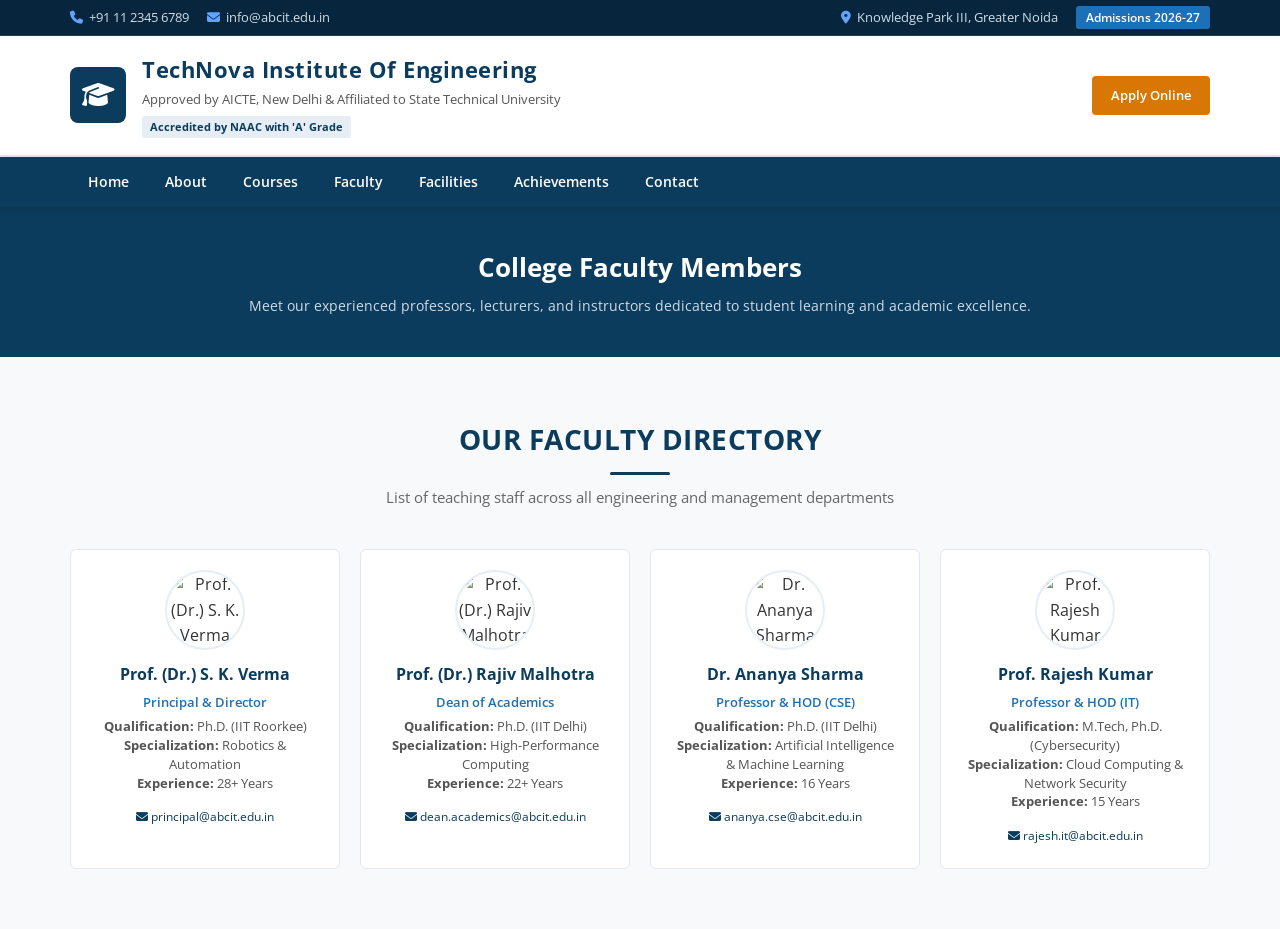
==== faculty.html @ 86b1f91c "faculty" ====
<!DOCTYPE html>
<html lang="en">
<head>
  <meta charset="UTF-8" />
  <meta name="viewport" content="width=device-width, initial-scale=1.0" />
  <title>Faculty | TechNova Institute Of Engineering</title>
  
  <!-- Font Awesome for clean icons -->
  <link rel="stylesheet" href="https://cdnjs.cloudflare.com/ajax/libs/font-awesome/6.5.1/css/all.min.css" />
  
  <!-- Google Fonts: Open Sans & Roboto -->
  <link rel="preconnect" href="https://fonts.googleapis.com">
  <link rel="preconnect" href="https://fonts.gstatic.com" crossorigin>
  <link href="https://fonts.googleapis.com/css2?family=Open+Sans:wght@400;600;700&family=Roboto:wght@400;500;700&display=swap" rel="stylesheet">

  <!-- Stylesheets -->
  <link rel="stylesheet" href="style.css" />
  <link rel="stylesheet" href="faculty.css" />
</head>
<body>

  <!-- ================= TOP CONTACT BAR ================= -->
  <div class="top-header">
    <div class="container top-container">
      <div class="top-left">
        <div class="top-item"><i class="fa-solid fa-phone"></i> +91 11 2345 6789</div>
        <div class="top-item"><i class="fa-solid fa-envelope"></i> info@abcit.edu.in</div>
      </div>
      <div class="top-right">
        <div class="top-item"><i class="fa-solid fa-location-dot"></i> Knowledge Park III, Greater Noida</div>
        <a href="index.html#contact" class="top-link">Admissions 2026-27</a>
      </div>
    </div>
  </div>

  <!-- ================= MAIN HEADER & BRANDING ================= -->
  <header class="college-header">
    <div class="container header-container">
      <div class="college-branding">
        <div class="college-logo">
          <img src="logo.jpeg" alt="TechNova Logo" onerror="this.parentElement.innerHTML='<i class=\'fa-solid fa-graduation-cap\'></i>'">
        </div>
        <div class="college-names">
          <h1>TechNova Institute Of Engineering</h1>
          <p>Approved by AICTE, New Delhi & Affiliated to State Technical University</p>
          <div class="naac-tag">Accredited by NAAC with 'A' Grade</div>
        </div>
      </div>
      <div class="header-cta">
        <a href="index.html#contact" class="btn btn-apply">Apply Online</a>
      </div>
    </div>
  </header>

  <!-- ================= NAVIGATION BAR ================= -->
  <nav class="main-navbar" id="navbar">
    <div class="container nav-container">
      <button class="mobile-menu-btn" id="mobileMenuBtn">
        <i class="fa-solid fa-bars"></i> Menu
      </button>

      <ul class="nav-links" id="navLinks">
        <li><a href="index.html#home">Home</a></li>
        <li><a href="index.html#about">About</a></li>
        <li><a href="index.html#courses">Courses</a></li>
        <li><a href="faculty.html" class="active">Faculty</a></li>
        <li><a href="index.html#facilities">Facilities</a></li>
        <li><a href="index.html#achievements">Achievements</a></li>
        <li><a href="index.html#contact">Contact</a></li>
      </ul>
    </div>
  </nav>

  <!-- ================= SIMPLE PAGE HEADER ================= -->
  <section class="faculty-page-header">
    <div class="container">
      <h2>College Faculty Members</h2>
      <p>Meet our experienced professors, lecturers, and instructors dedicated to student learning and academic excellence.</p>
    </div>
  </section>

  <!-- ================= FACULTY MEMBERS LIST ================= -->
  <section class="section">
    <div class="container">
      
      <!-- Section Title -->
      <div class="section-title">
        <h2>Our Faculty Directory</h2>
        <div class="title-underline"></div>
        <p>List of teaching staff across all engineering and management departments</p>
      </div>

      <!-- Simple Faculty Grid (No JS needed) -->
      <div class="faculty-grid">

        <!-- 1. Principal -->
        <div class="faculty-card">
          <img src="https://images.unsplash.com/photo-1534528741775-53994a69daeb?auto=format&fit=crop&w=400&q=80" alt="Prof. (Dr.) S. K. Verma" class="faculty-avatar" />
          <h3>Prof. (Dr.) S. K. Verma</h3>
          <div class="faculty-dept">Principal & Director</div>
          <div class="faculty-details">
            <p><strong>Qualification:</strong> Ph.D. (IIT Roorkee)</p>
            <p><strong>Specialization:</strong> Robotics & Automation</p>
            <p><strong>Experience:</strong> 28+ Years</p>
          </div>
          <a href="mailto:principal@abcit.edu.in" class="faculty-email"><i class="fa-solid fa-envelope"></i> principal@abcit.edu.in</a>
        </div>

        <!-- 2. Dean Academics -->
        <div class="faculty-card">
          <img src="https://images.unsplash.com/photo-1507003211169-0a1dd7228f2d?auto=format&fit=crop&w=400&q=80" alt="Prof. (Dr.) Rajiv Malhotra" class="faculty-avatar" />
          <h3>Prof. (Dr.) Rajiv Malhotra</h3>
          <div class="faculty-dept">Dean of Academics</div>
          <div class="faculty-details">
            <p><strong>Qualification:</strong> Ph.D. (IIT Delhi)</p>
            <p><strong>Specialization:</strong> High-Performance Computing</p>
            <p><strong>Experience:</strong> 22+ Years</p>
          </div>
          <a href="mailto:dean.academics@abcit.edu.in" class="faculty-email"><i class="fa-solid fa-envelope"></i> dean.academics@abcit.edu.in</a>
        </div>

        <!-- 3. CSE HOD -->
        <div class="faculty-card">
          <img src="https://images.unsplash.com/photo-1573496359142-b8d87734a5a2?auto=format&fit=crop&w=400&q=80" alt="Dr. Ananya Sharma" class="faculty-avatar" />
          <h3>Dr. Ananya Sharma</h3>
          <div class="faculty-dept">Professor & HOD (CSE)</div>
          <div class="faculty-details">
            <p><strong>Qualification:</strong> Ph.D. (IIT Delhi)</p>
            <p><strong>Specialization:</strong> Artificial Intelligence & Machine Learning</p>
            <p><strong>Experience:</strong> 16 Years</p>
          </div>
          <a href="mailto:ananya.cse@abcit.edu.in" class="faculty-email"><i class="fa-solid fa-envelope"></i> ananya.cse@abcit.edu.in</a>
        </div>

        <!-- 4. IT HOD -->
        <div class="faculty-card">
          <img src="https://images.unsplash.com/photo-1500648767791-00dcc994a43e?auto=format&fit=crop&w=400&q=80" alt="Prof. Rajesh Kumar" class="faculty-avatar" />
          <h3>Prof. Rajesh Kumar</h3>
          <div class="faculty-dept">Professor & HOD (IT)</div>
          <div class="faculty-details">
            <p><strong>Qualification:</strong> M.Tech, Ph.D. (Cybersecurity)</p>
            <p><strong>Specialization:</strong> Cloud Computing & Network Security</p>
            <p><strong>Experience:</strong> 15 Years</p>
          </div>
          <a href="mailto:rajesh.it@abcit.edu.in" class="faculty-email"><i class="fa-solid fa-envelope"></i> rajesh.it@abcit.edu.in</a>
        </div>

    </body>
    </html>
---- style.css ----
* {
  margin: 0;
  padding: 0;
  box-sizing: border-box;
}

html {
  scroll-behavior: smooth;
}

body {
  font-family: 'Open Sans', 'Roboto', Arial, sans-serif;
  color: #333333;
  background-color: #f7f9fb;
  line-height: 1.6;
}

a {
  text-decoration: none;
  color: inherit;
}

ul {
  list-style: none;
}

img {
  max-width: 100%;
  display: block;
}

.container {
  width: 90%;
  max-width: 1140px;
  margin: 0 auto;
}


.section {
  padding: 60px 0;
}

.section-title {
  text-align: center;
  margin-bottom: 40px;
}

.section-title h2 {
  font-size: 28px;
  color: #0b3c5d;
  font-weight: 700;
  margin-bottom: 8px;
  text-transform: uppercase;
  letter-spacing: 0.5px;
}

.section-title p {
  color: #666666;
  font-size: 15px;
}

.title-underline {
  width: 60px;
  height: 3px;
  background-color: #0b3c5d;
  margin: 10px auto;
  border-radius: 2px;
}

.title-underline.white {
  background-color: #ffffff;
}


.btn {
  display: inline-block;
  padding: 10px 22px;
  font-size: 14px;
  font-weight: 600;
  border-radius: 4px;
  cursor: pointer;
  transition: all 0.3s ease;
  border: 1px solid transparent;
}

.btn-primary {
  background-color: #0b3c5d;
  color: #ffffff;
}

.btn-primary:hover {
  background-color: #07263d;
}

.btn-secondary {
  background-color: #1d70b8;
  color: #ffffff;
}

.btn-secondary:hover {
  background-color: #14558f;
}

.btn-white {
  background-color: #ffffff;
  color: #0b3c5d;
}

.btn-white:hover {
  background-color: #e6edf4;
}

.btn-apply {
  background-color: #d97706;
  color: #ffffff;
  padding: 8px 18px;
  font-size: 13px;
}

.btn-apply:hover {
  background-color: #b45309;
}


.top-header {
  background-color: #07263d;
  color: #d0dbe5;
  font-size: 13px;
  padding: 6px 0;
  border-bottom: 1px solid rgba(255, 255, 255, 0.1);
}

.top-container {
  display: flex;
  justify-content: space-between;
  align-items: center;
  flex-wrap: wrap;
  gap: 10px;
}

.top-left,
.top-right {
  display: flex;
  align-items: center;
  flex-wrap: wrap;
}

.top-item {
  margin-right: 18px;
  display: inline-flex;
  align-items: center;
  gap: 6px;
}

.top-left i,
.top-right i {
  color: #63a4ff;
}

.top-link {
  background-color: #1d70b8;
  color: #ffffff;
  padding: 2px 10px;
  border-radius: 3px;
  font-weight: 600;
  font-size: 12px;
}

.top-link:hover {
  background-color: #2680cf;
}


.college-header {
  background-color: #ffffff;
  padding: 16px 0;
  border-bottom: 2px solid #e2e8f0;
}

.header-container {
  display: flex;
  justify-content: space-between;
  align-items: center;
}

.college-branding {
  display: flex;
  align-items: center;
  gap: 16px;
}

.college-logo {
  width: 56px;
  height: 56px;
  background-color: #0b3c5d;
  color: #ffffff;
  border-radius: 8px;
  display: flex;
  align-items: center;
  justify-content: center;
  font-size: 26px;
}

.college-names h1 {
  font-size: 22px;
  color: #0b3c5d;
  font-weight: 700;
  letter-spacing: 0.5px;
}

.college-names p {
  font-size: 13px;
  color: #555555;
  margin: 2px 0;
}

.naac-tag {
  display: inline-block;
  font-size: 11px;
  font-weight: 700;
  color: #0b3c5d;
  background-color: #e6edf4;
  padding: 2px 8px;
  border-radius: 3px;
  margin-top: 4px;
}

.main-navbar {
  background-color: #0b3c5d;
  position: sticky;
  top: 0;
  z-index: 999;
  box-shadow: 0 2px 6px rgba(0, 0, 0, 0.15);
}

.nav-container {
  display: flex;
  justify-content: space-between;
  align-items: center;
}

.nav-links {
  display: flex;
}

.nav-links li a {
  display: block;
  padding: 14px 18px;
  color: #ffffff;
  font-size: 14px;
  font-weight: 600;
  transition: background-color 0.2s ease;
}

.nav-links li a:hover {
  background-color: #1d70b8;
}

.mobile-menu-btn {
  display: none;
  background: none;
  border: none;
  color: #ffffff;
  font-size: 16px;
  padding: 12px 0;
  cursor: pointer;
  font-weight: 600;
}

.news-ticker {
  background-color: #e6edf4;
  border-bottom: 1px solid #d0dbe5;
  padding: 8px 0;
  font-size: 13px;
}

.ticker-container {
  display: flex;
  align-items: center;
  gap: 12px;
}

.ticker-label {
  display: inline-block;
  background-color: #0b3c5d;
  color: #ffffff;
  padding: 2px 8px;
  border-radius: 3px;
  font-weight: 700;
  font-size: 12px;
  white-space: nowrap;
}

.ticker-text {
  overflow: hidden;
  white-space: nowrap;
}

.ticker-text p {
  color: #333333;
  margin: 0;
}


.hero {
  position: relative;
  background: url('https://images.unsplash.com/photo-1541339907198-e08756dedf3f?auto=format&fit=crop&w=1600&q=80') center center / cover no-repeat;
  color: #ffffff;
  padding: 90px 0 60px;
  text-align: center;
}

.hero-overlay {
  position: absolute;
  top: 0;
  left: 0;
  width: 100%;
  height: 100%;
  background: rgba(11, 60, 93, 0.88);
}

.hero-content {
  position: relative;
  z-index: 2;
  max-width: 800px;
}

.hero-content h2 {
  font-size: 34px;
  font-weight: 700;
  margin-bottom: 14px;
  line-height: 1.3;
  color: #ffffff;
}

.hero-content p {
  font-size: 16px;
  color: #e6edf4;
  margin-bottom: 25px;
  line-height: 1.6;
}

.hero-buttons {
  display: flex;
  justify-content: center;
  gap: 12px;
  flex-wrap: wrap;
  margin-bottom: 45px;
}


.quick-stats-row {
  display: grid;
  grid-template-columns: repeat(3, 1fr);
  gap: 20px;
  margin-top: 30px;
  border-top: 1px solid rgba(255, 255, 255, 0.2);
  padding-top: 25px;
}

.quick-box {
  display: flex;
  align-items: center;
  justify-content: center;
  gap: 12px;
  text-align: left;
}

.quick-box i {
  font-size: 26px;
  color: #f59e0b;
}

.quick-box strong {
  display: block;
  font-size: 14px;
  color: #ffffff;
}

.quick-box .quick-desc {
  font-size: 12px;
  color: #cbd5e1;
}


.about-section {
  background-color: #ffffff;
}

.about-content {
  display: grid;
  grid-template-columns: 1fr 1.2fr;
  gap: 40px;
  align-items: center;
}

.about-image img {
  width: 100%;
  height: 380px;
  object-fit: cover;
  border-radius: 6px;
  border: 1px solid #e2e8f0;
}

.img-caption {
  font-size: 12px;
  text-align: center;
  color: #777777;
  margin-top: 6px;
  font-style: italic;
}

.about-text h3 {
  font-size: 22px;
  color: #0b3c5d;
  margin-bottom: 14px;
}

.about-text p {
  font-size: 14.5px;
  margin-bottom: 14px;
  color: #444444;
}

.mission-vision-grid {
  display: grid;
  grid-template-columns: 1fr 1fr;
  gap: 16px;
  margin: 20px 0;
}

.mv-box {
  background-color: #f7f9fb;
  border-left: 3px solid #0b3c5d;
  padding: 14px;
  border-radius: 4px;
}

.mv-box h4 {
  font-size: 14px;
  color: #0b3c5d;
  margin-bottom: 6px;
}

.mv-box p {
  font-size: 13px;
  margin-bottom: 0;
  color: #555555;
}

.principal-box {
  background-color: #f1f5f9;
  padding: 14px 18px;
  border-radius: 4px;
  margin-top: 16px;
  font-size: 13px;
}

.principal-box p {
  margin-bottom: 6px;
  color: #333333;
}

.principal-box strong {
  color: #0b3c5d;
}

.courses-section {
  background-color: #f7f9fb;
}

.course-filters {
  display: flex;
  justify-content: center;
  gap: 10px;
  margin-bottom: 30px;
}

.filter-btn {
  background-color: #ffffff;
  border: 1px solid #d0dbe5;
  color: #0b3c5d;
  padding: 6px 16px;
  font-size: 13px;
  font-weight: 600;
  border-radius: 4px;
  cursor: pointer;
  transition: all 0.2s ease;
}

.filter-btn:hover,
.filter-btn.active {
  background-color: #0b3c5d;
  color: #ffffff;
  border-color: #0b3c5d;
}

.courses-grid {
  display: grid;
  grid-template-columns: repeat(auto-fit, minmax(320px, 1fr));
  gap: 24px;
}

.course-card {
  background-color: #ffffff;
  border: 1px solid #e2e8f0;
  border-radius: 6px;
  padding: 22px;
  display: flex;
  flex-direction: column;
  transition: transform 0.25s ease, box-shadow 0.25s ease;
}

.course-card:hover {
  transform: translateY(-4px);
  box-shadow: 0 6px 18px rgba(0, 0, 0, 0.08);
  border-color: #1d70b8;
}

.course-header {
  margin-bottom: 12px;
}

.course-tag {
  display: inline-block;
  font-size: 11px;
  font-weight: 700;
  background-color: #e6edf4;
  color: #0b3c5d;
  padding: 2px 8px;
  border-radius: 3px;
  margin-bottom: 8px;
}

.course-card h3 {
  font-size: 17px;
  color: #0b3c5d;
  line-height: 1.3;
}

.course-body p {
  font-size: 13.5px;
  color: #555555;
  margin-bottom: 14px;
}

.course-info-list {
  background-color: #f8fafc;
  padding: 10px 14px;
  border-radius: 4px;
  margin-bottom: 16px;
}

.course-info-list li {
  font-size: 12.5px;
  color: #333333;
  margin-bottom: 4px;
}

.course-footer {
  margin-top: auto;
  text-align: right;
}

.btn-card {
  display: inline-block;
  background-color: #0b3c5d;
  color: #ffffff;
  padding: 6px 14px;
  font-size: 13px;
  font-weight: 600;
  border-radius: 3px;
  transition: background-color 0.2s ease;
}

.btn-card:hover {
  background-color: #1d70b8;
}


.facilities-section {
  background-color: #ffffff;
}

.facilities-grid {
  display: grid;
  grid-template-columns: repeat(auto-fit, minmax(320px, 1fr));
  gap: 22px;
}

.facility-item {
  background-color: #f8fafc;
  border: 1px solid #e2e8f0;
  border-radius: 6px;
  padding: 24px;
  text-align: center;
  transition: transform 0.25s ease;
}

.facility-item:hover {
  transform: translateY(-3px);
  border-color: #1d70b8;
}

.facility-icon {
  width: 52px;
  height: 52px;
  background-color: #e6edf4;
  color: #0b3c5d;
  border-radius: 50%;
  display: flex;
  align-items: center;
  justify-content: center;
  font-size: 22px;
  margin: 0 auto 14px;
}

.facility-item h3 {
  font-size: 16px;
  color: #0b3c5d;
  margin-bottom: 8px;
}

.facility-item p {
  font-size: 13.5px;
  color: #555555;
  line-height: 1.5;
}


.achievements-section {
  background-color: #0b3c5d;
  color: #ffffff;
}

.section-title.light h2 {
  color: #ffffff;
}

.section-title.light p {
  color: #d0dbe5;
}

.stats-row {
  display: grid;
  grid-template-columns: repeat(4, 1fr);
  gap: 20px;
  margin-bottom: 35px;
}

.stat-box {
  background-color: rgba(255, 255, 255, 0.08);
  border: 1px solid rgba(255, 255, 255, 0.15);
  border-radius: 6px;
  padding: 24px 16px;
  text-align: center;
}

.stat-number {
  font-size: 32px;
  font-weight: 700;
  color: #f59e0b;
  margin-bottom: 4px;
}

.stat-title {
  font-size: 14px;
  font-weight: 600;
  color: #ffffff;
  margin-bottom: 4px;
}

.stat-box p {
  font-size: 12px;
  color: #cbd5e1;
}

.stat-link {
  display: inline-block;
  margin-top: 8px;
  font-size: 12px;
  color: #f59e0b;
  font-weight: 600;
  transition: color 0.2s ease;
}

.stat-link:hover {
  color: #ffffff;
  text-decoration: underline;
}

.recruiters-note {
  text-align: center;
  background-color: rgba(255, 255, 255, 0.05);
  padding: 16px;
  border-radius: 4px;
  border: 1px solid rgba(255, 255, 255, 0.1);
}

.recruiters-note h4 {
  font-size: 14px;
  color: #f59e0b;
  margin-bottom: 6px;
}

.recruiters-note p {
  font-size: 13px;
  color: #e2e8f0;
}

.contact-section {
  background-color: #f7f9fb;
}

.contact-layout {
  display: grid;
  grid-template-columns: 1fr 1.2fr;
  gap: 35px;
}

.contact-details {
  background-color: #ffffff;
  padding: 30px;
  border-radius: 6px;
  border: 1px solid #e2e8f0;
}

.contact-details h3 {
  font-size: 20px;
  color: #0b3c5d;
  margin-bottom: 10px;
}

.contact-details > p {
  font-size: 14px;
  color: #666666;
  margin-bottom: 22px;
}

.contact-info-item {
  display: flex;
  gap: 14px;
  margin-bottom: 18px;
}

.contact-info-item i {
  color: #0b3c5d;
  font-size: 18px;
  margin-top: 3px;
}

.contact-info-item strong {
  display: block;
  font-size: 14px;
  color: #0b3c5d;
}

.contact-info-item p {
  font-size: 13px;
  color: #555555;
  margin: 0;
}

/* Form Area */
.contact-form-box {
  background-color: #ffffff;
  padding: 30px;
  border-radius: 6px;
  border: 1px solid #e2e8f0;
}

.team-placeholder-box {
  background-color: #fef3c7;
  border: 1px dashed #d97706;
  color: #92400e;
  padding: 8px 12px;
  border-radius: 4px;
  margin-bottom: 16px;
  font-size: 12px;
}

.contact-form-box h3 {
  font-size: 20px;
  color: #0b3c5d;
  margin-bottom: 6px;
}

.form-desc {
  font-size: 13.5px;
  color: #666666;
  margin-bottom: 18px;
}

.form-group {
  margin-bottom: 14px;
}

.form-group label {
  display: block;
  font-size: 13px;
  font-weight: 600;
  margin-bottom: 4px;
  color: #333333;
}

.form-group input,
.form-group select,
.form-group textarea {
  width: 100%;
  padding: 9px 12px;
  border: 1px solid #cbd5e1;
  border-radius: 4px;
  font-size: 13.5px;
  font-family: inherit;
  outline: none;
  background-color: #ffffff;
  transition: border-color 0.2s ease;
}

.form-group input:focus,
.form-group select:focus,
.form-group textarea:focus {
  border-color: #0b3c5d;
}

.btn-submit {
  width: 100%;
  padding: 10px;
  font-size: 14px;
}

.form-alert {
  padding: 8px 12px;
  margin-bottom: 12px;
  border-radius: 4px;
  font-size: 13px;
  text-align: center;
}

.form-alert.success {
  background-color: #dcfce7;
  color: #166534;
  border: 1px solid #bbf7d0;
}

.form-alert.error {
  background-color: #fee2e2;
  color: #991b1b;
  border: 1px solid #fecaca;
}


.main-footer {
  background-color: #07263d;
  color: #d0dbe5;
  padding-top: 50px;
}

.footer-container {
  display: grid;
  grid-template-columns: 1.3fr 1fr 1fr 1.2fr;
  gap: 30px;
  padding-bottom: 40px;
}

.footer-col h4 {
  color: #ffffff;
  font-size: 16px;
  margin-bottom: 16px;
  position: relative;
  padding-bottom: 8px;
  border-bottom: 2px solid #1d70b8;
}

.footer-col p {
  font-size: 13px;
  color: #cbd5e1;
  line-height: 1.6;
}

.affiliation-text {
  margin-top: 12px;
  color: #f59e0b !important;
  font-weight: 600;
}

.footer-menu li {
  margin-bottom: 8px;
}

.footer-menu li a {
  color: #cbd5e1;
  font-size: 13px;
  transition: color 0.2s ease;
}

.footer-menu li a:hover {
  color: #ffffff;
  text-decoration: underline;
}

.footer-bottom {
  background-color: #041624;
  padding: 16px 0;
  font-size: 12px;
  color: #94a3b8;
  border-top: 1px solid rgba(255, 255, 255, 0.08);
}

.footer-bottom-content {
  display: flex;
  justify-content: space-between;
  align-items: center;
  flex-wrap: wrap;
  gap: 10px;
}

.footer-bottom .credit {
  color: #cbd5e1;
}


@media (max-width: 900px) {
  .header-container {
    flex-direction: column;
    gap: 12px;
    text-align: center;
  }

  .college-branding {
    flex-direction: column;
    text-align: center;
  }

  .nav-container {
    flex-direction: column;
    align-items: stretch;
  }

  .mobile-menu-btn {
    display: block;
  }

  .nav-links {
    display: none;
    flex-direction: column;
    width: 100%;
  }

  .nav-links.show {
    display: flex;
  }

  .nav-links li a {
    border-top: 1px solid rgba(255, 255, 255, 0.1);
  }

  .about-content,
  .contact-layout {
    grid-template-columns: 1fr;
  }

  .quick-stats-row,
  .stats-row {
    grid-template-columns: repeat(2, 1fr);
  }

  .footer-container {
    grid-template-columns: 1fr 1fr;
  }
}

@media (max-width: 600px) {
  .top-container {
    flex-direction: column;
    text-align: center;
  }

  .top-item {
    margin: 2px 6px;
  }

  .hero-content h2 {
    font-size: 24px;
  }

  .quick-stats-row,
  .stats-row {
    grid-template-columns: 1fr;
  }

  .courses-grid,
  .facilities-grid {
    grid-template-columns: 1fr;
  }

  .footer-container {
    grid-template-columns: 1fr;
  }

  .footer-bottom-content {
    flex-direction: column;
    text-align: center;
  }
}
---- faculty.css ----
/* ==========================================================
   FACULTY WEBPAGE STYLESHEET (faculty.css)
   Simple, clean, and lightweight styling for faculty.html
   ========================================================== */

/* Page Header Banner */
.faculty-page-header {
  background-color: #0b3c5d;
  color: #ffffff;
  padding: 40px 0;
  text-align: center;
}

.faculty-page-header h2 {
  font-size: 26px;
  margin-bottom: 6px;
}

.faculty-page-header p {
  color: #d0dbe5;
  font-size: 14px;
}

/* Faculty Grid */
.faculty-grid {
  display: grid;
  grid-template-columns: repeat(auto-fit, minmax(260px, 1fr));
  gap: 20px;
}

/* Faculty Card */
.faculty-card {
  background-color: #ffffff;
  border: 1px solid #e2e8f0;
  border-radius: 6px;
  padding: 20px;
  text-align: center;
  transition: transform 0.2s ease, border-color 0.2s ease;
}

.faculty-card:hover {
  transform: translateY(-3px);
  border-color: #1d70b8;
}

/* Faculty Avatar Image */
.faculty-avatar {
  width: 80px;
  height: 80px;
  border-radius: 50%;
  object-fit: cover;
  margin: 0 auto 12px;
  display: block;
  border: 2px solid #e6edf4;
}

.faculty-card h3 {
  font-size: 16px;
  color: #0b3c5d;
  margin-bottom: 4px;
}

.faculty-dept {
  color: #1d70b8;
  font-size: 13px;
  font-weight: 600;
  margin-bottom: 6px;
}

.faculty-details {
  font-size: 12.5px;
  color: #555555;
  margin-bottom: 8px;
  line-height: 1.5;
}

.faculty-email {
  font-size: 12px;
  color: #0b3c5d;
  display: inline-block;
  margin-top: 6px;
}

.faculty-email:hover {
  text-decoration: underline;
}

/* Responsive adjustments */
@media (max-width: 600px) {
  .faculty-grid {
    grid-template-columns: 1fr;
  }
}
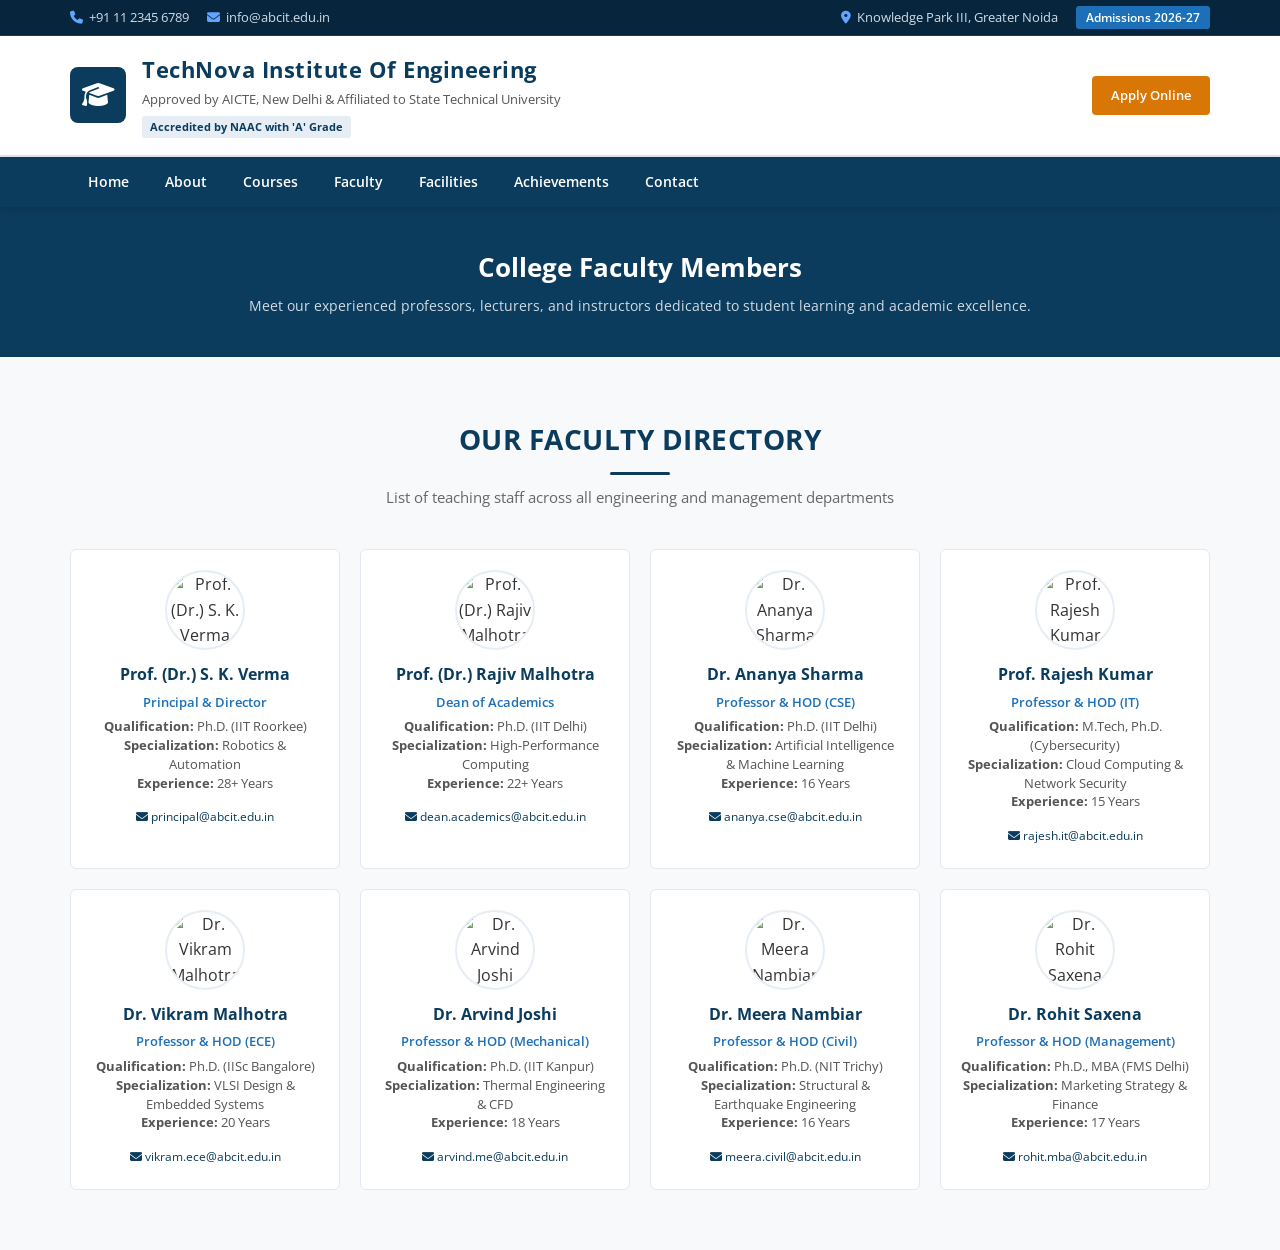
==== commit a61ff13c: "more faculty added" ====
--- a/faculty.html
+++ b/faculty.html
@@ -5,21 +5,21 @@
   <meta name="viewport" content="width=device-width, initial-scale=1.0" />
   <title>Faculty | TechNova Institute Of Engineering</title>
   
-  <!-- Font Awesome for clean icons -->
+  
   <link rel="stylesheet" href="https://cdnjs.cloudflare.com/ajax/libs/font-awesome/6.5.1/css/all.min.css" />
   
-  <!-- Google Fonts: Open Sans & Roboto -->
+  
   <link rel="preconnect" href="https://fonts.googleapis.com">
   <link rel="preconnect" href="https://fonts.gstatic.com" crossorigin>
   <link href="https://fonts.googleapis.com/css2?family=Open+Sans:wght@400;600;700&family=Roboto:wght@400;500;700&display=swap" rel="stylesheet">
 
-  <!-- Stylesheets -->
+ 
   <link rel="stylesheet" href="style.css" />
   <link rel="stylesheet" href="faculty.css" />
 </head>
 <body>
 
-  <!-- ================= TOP CONTACT BAR ================= -->
+  
   <div class="top-header">
     <div class="container top-container">
       <div class="top-left">
@@ -33,7 +33,7 @@
     </div>
   </div>
 
-  <!-- ================= MAIN HEADER & BRANDING ================= -->
+ 
   <header class="college-header">
     <div class="container header-container">
       <div class="college-branding">
@@ -52,7 +52,7 @@
     </div>
   </header>
 
-  <!-- ================= NAVIGATION BAR ================= -->
+  
   <nav class="main-navbar" id="navbar">
     <div class="container nav-container">
       <button class="mobile-menu-btn" id="mobileMenuBtn">
@@ -71,7 +71,7 @@
     </div>
   </nav>
 
-  <!-- ================= SIMPLE PAGE HEADER ================= -->
+ 
   <section class="faculty-page-header">
     <div class="container">
       <h2>College Faculty Members</h2>
@@ -79,21 +79,21 @@
     </div>
   </section>
 
-  <!-- ================= FACULTY MEMBERS LIST ================= -->
+
   <section class="section">
     <div class="container">
       
-      <!-- Section Title -->
+      
       <div class="section-title">
         <h2>Our Faculty Directory</h2>
         <div class="title-underline"></div>
         <p>List of teaching staff across all engineering and management departments</p>
       </div>
 
-      <!-- Simple Faculty Grid (No JS needed) -->
+      
       <div class="faculty-grid">
 
-        <!-- 1. Principal -->
+      
         <div class="faculty-card">
           <img src="https://images.unsplash.com/photo-1534528741775-53994a69daeb?auto=format&fit=crop&w=400&q=80" alt="Prof. (Dr.) S. K. Verma" class="faculty-avatar" />
           <h3>Prof. (Dr.) S. K. Verma</h3>
@@ -106,7 +106,6 @@
           <a href="mailto:principal@abcit.edu.in" class="faculty-email"><i class="fa-solid fa-envelope"></i> principal@abcit.edu.in</a>
         </div>
 
-        <!-- 2. Dean Academics -->
         <div class="faculty-card">
           <img src="https://images.unsplash.com/photo-1507003211169-0a1dd7228f2d?auto=format&fit=crop&w=400&q=80" alt="Prof. (Dr.) Rajiv Malhotra" class="faculty-avatar" />
           <h3>Prof. (Dr.) Rajiv Malhotra</h3>
@@ -119,7 +118,7 @@
           <a href="mailto:dean.academics@abcit.edu.in" class="faculty-email"><i class="fa-solid fa-envelope"></i> dean.academics@abcit.edu.in</a>
         </div>
 
-        <!-- 3. CSE HOD -->
+      
         <div class="faculty-card">
           <img src="https://images.unsplash.com/photo-1573496359142-b8d87734a5a2?auto=format&fit=crop&w=400&q=80" alt="Dr. Ananya Sharma" class="faculty-avatar" />
           <h3>Dr. Ananya Sharma</h3>
@@ -132,7 +131,6 @@
           <a href="mailto:ananya.cse@abcit.edu.in" class="faculty-email"><i class="fa-solid fa-envelope"></i> ananya.cse@abcit.edu.in</a>
         </div>
 
-        <!-- 4. IT HOD -->
         <div class="faculty-card">
           <img src="https://images.unsplash.com/photo-1500648767791-00dcc994a43e?auto=format&fit=crop&w=400&q=80" alt="Prof. Rajesh Kumar" class="faculty-avatar" />
           <h3>Prof. Rajesh Kumar</h3>
@@ -145,5 +143,58 @@
           <a href="mailto:rajesh.it@abcit.edu.in" class="faculty-email"><i class="fa-solid fa-envelope"></i> rajesh.it@abcit.edu.in</a>
         </div>
 
+      
+        <div class="faculty-card">
+          <img src="https://images.unsplash.com/photo-1560250097-0b93528c311a?auto=format&fit=crop&w=400&q=80" alt="Dr. Vikram Malhotra" class="faculty-avatar" />
+          <h3>Dr. Vikram Malhotra</h3>
+          <div class="faculty-dept">Professor & HOD (ECE)</div>
+          <div class="faculty-details">
+            <p><strong>Qualification:</strong> Ph.D. (IISc Bangalore)</p>
+            <p><strong>Specialization:</strong> VLSI Design & Embedded Systems</p>
+            <p><strong>Experience:</strong> 20 Years</p>
+          </div>
+          <a href="mailto:vikram.ece@abcit.edu.in" class="faculty-email"><i class="fa-solid fa-envelope"></i> vikram.ece@abcit.edu.in</a>
+        </div>
+
+      
+        <div class="faculty-card">
+          <img src="https://images.unsplash.com/photo-1472099645785-5658abf4ff4e?auto=format&fit=crop&w=400&q=80" alt="Dr. Arvind Joshi" class="faculty-avatar" />
+          <h3>Dr. Arvind Joshi</h3>
+          <div class="faculty-dept">Professor & HOD (Mechanical)</div>
+          <div class="faculty-details">
+            <p><strong>Qualification:</strong> Ph.D. (IIT Kanpur)</p>
+            <p><strong>Specialization:</strong> Thermal Engineering & CFD</p>
+            <p><strong>Experience:</strong> 18 Years</p>
+          </div>
+          <a href="mailto:arvind.me@abcit.edu.in" class="faculty-email"><i class="fa-solid fa-envelope"></i> arvind.me@abcit.edu.in</a>
+        </div>
+
+        
+        <div class="faculty-card">
+          <img src="https://images.unsplash.com/photo-1580489944761-15a19d654956?auto=format&fit=crop&w=400&q=80" alt="Dr. Meera Nambiar" class="faculty-avatar" />
+          <h3>Dr. Meera Nambiar</h3>
+          <div class="faculty-dept">Professor & HOD (Civil)</div>
+          <div class="faculty-details">
+            <p><strong>Qualification:</strong> Ph.D. (NIT Trichy)</p>
+            <p><strong>Specialization:</strong> Structural & Earthquake Engineering</p>
+            <p><strong>Experience:</strong> 16 Years</p>
+          </div>
+          <a href="mailto:meera.civil@abcit.edu.in" class="faculty-email"><i class="fa-solid fa-envelope"></i> meera.civil@abcit.edu.in</a>
+        </div>
+
+       
+        <div class="faculty-card">
+          <img src="https://images.unsplash.com/photo-1519085360753-af0119f7cbe7?auto=format&fit=crop&w=400&q=80" alt="Dr. Rohit Saxena" class="faculty-avatar" />
+          <h3>Dr. Rohit Saxena</h3>
+          <div class="faculty-dept">Professor & HOD (Management)</div>
+          <div class="faculty-details">
+            <p><strong>Qualification:</strong> Ph.D., MBA (FMS Delhi)</p>
+            <p><strong>Specialization:</strong> Marketing Strategy & Finance</p>
+            <p><strong>Experience:</strong> 17 Years</p>
+          </div>
+          <a href="mailto:rohit.mba@abcit.edu.in" class="faculty-email"><i class="fa-solid fa-envelope"></i> rohit.mba@abcit.edu.in</a>
+        </div>
+
+        
     </body>
     </html>
--- a/faculty.css
+++ b/faculty.css
@@ -1,9 +1,4 @@
-/* ==========================================================
-   FACULTY WEBPAGE STYLESHEET (faculty.css)
-   Simple, clean, and lightweight styling for faculty.html
-   ========================================================== */
 
-/* Page Header Banner */
 .faculty-page-header {
   background-color: #0b3c5d;
   color: #ffffff;
@@ -21,14 +16,14 @@
   font-size: 14px;
 }
 
-/* Faculty Grid */
+
 .faculty-grid {
   display: grid;
   grid-template-columns: repeat(auto-fit, minmax(260px, 1fr));
   gap: 20px;
 }
 
-/* Faculty Card */
+
 .faculty-card {
   background-color: #ffffff;
   border: 1px solid #e2e8f0;
@@ -43,7 +38,7 @@
   border-color: #1d70b8;
 }
 
-/* Faculty Avatar Image */
+
 .faculty-avatar {
   width: 80px;
   height: 80px;
@@ -85,7 +80,7 @@
   text-decoration: underline;
 }
 
-/* Responsive adjustments */
+
 @media (max-width: 600px) {
   .faculty-grid {
     grid-template-columns: 1fr;
